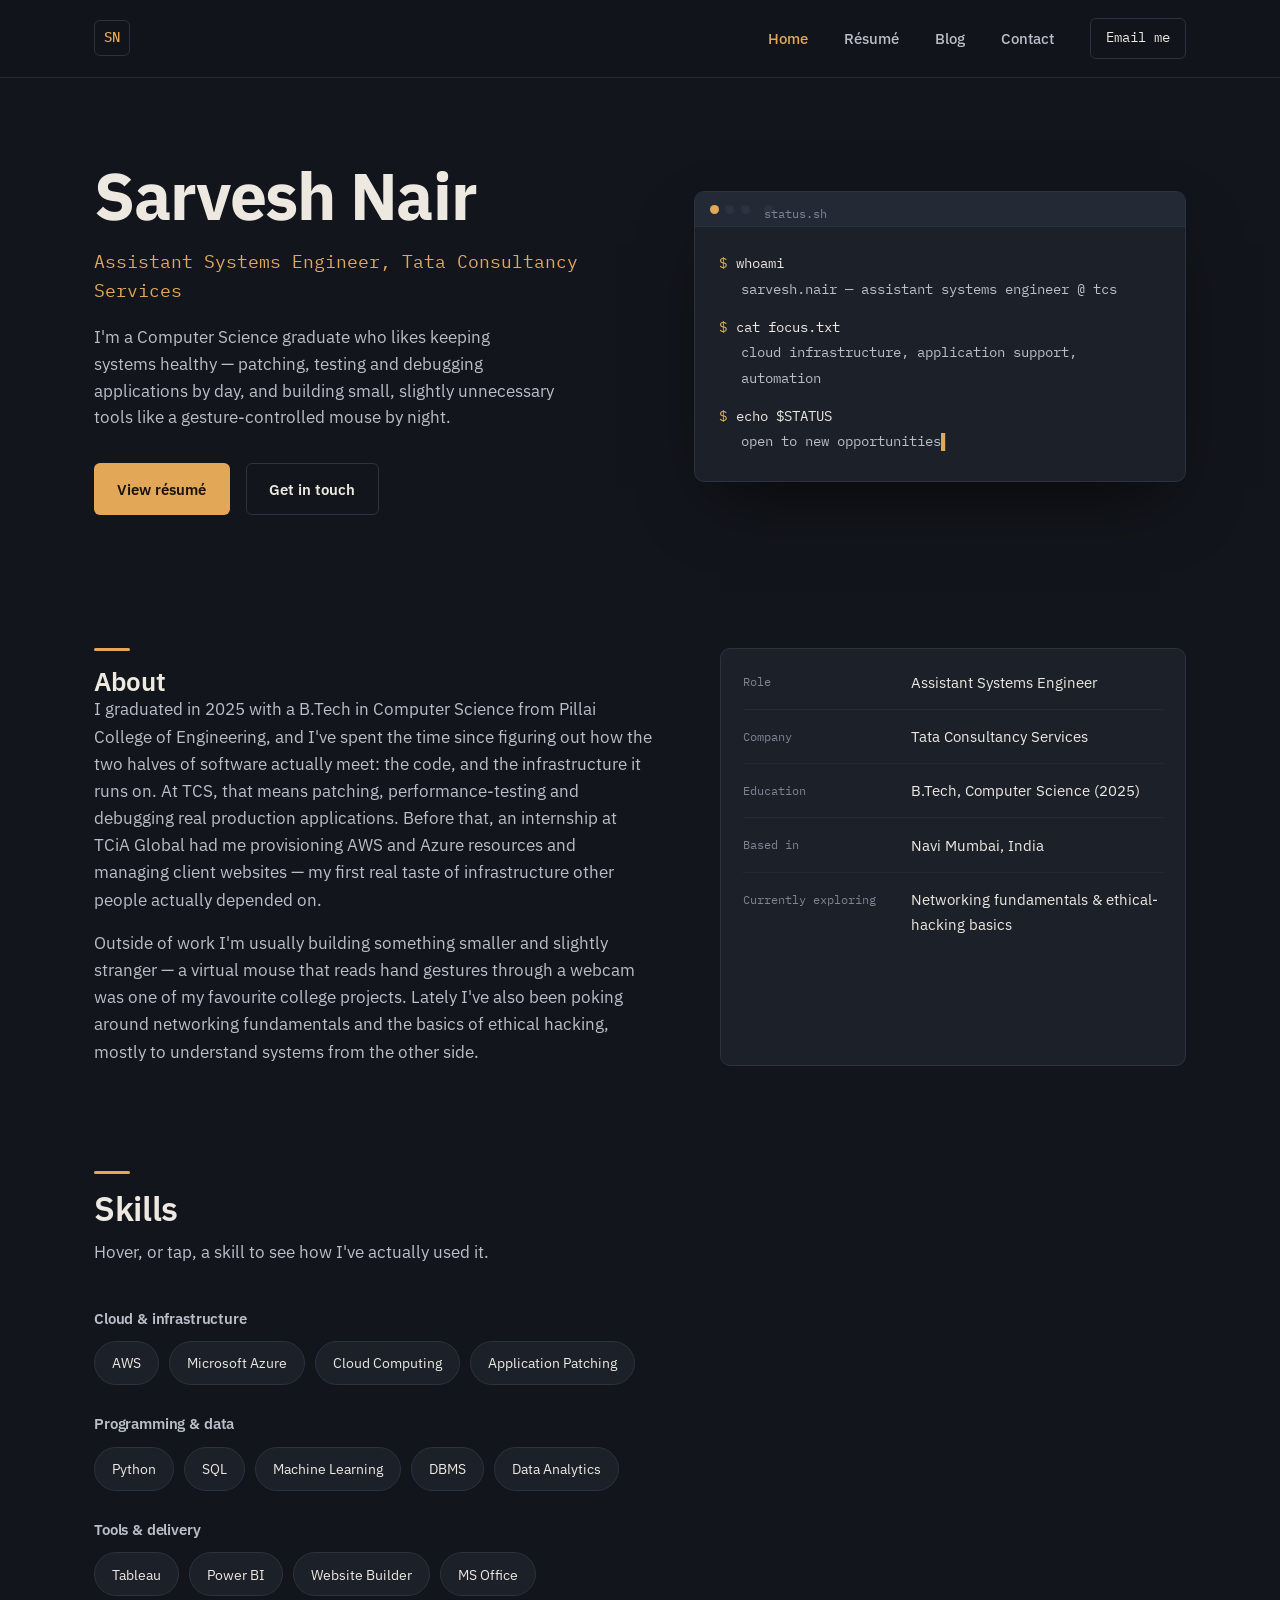
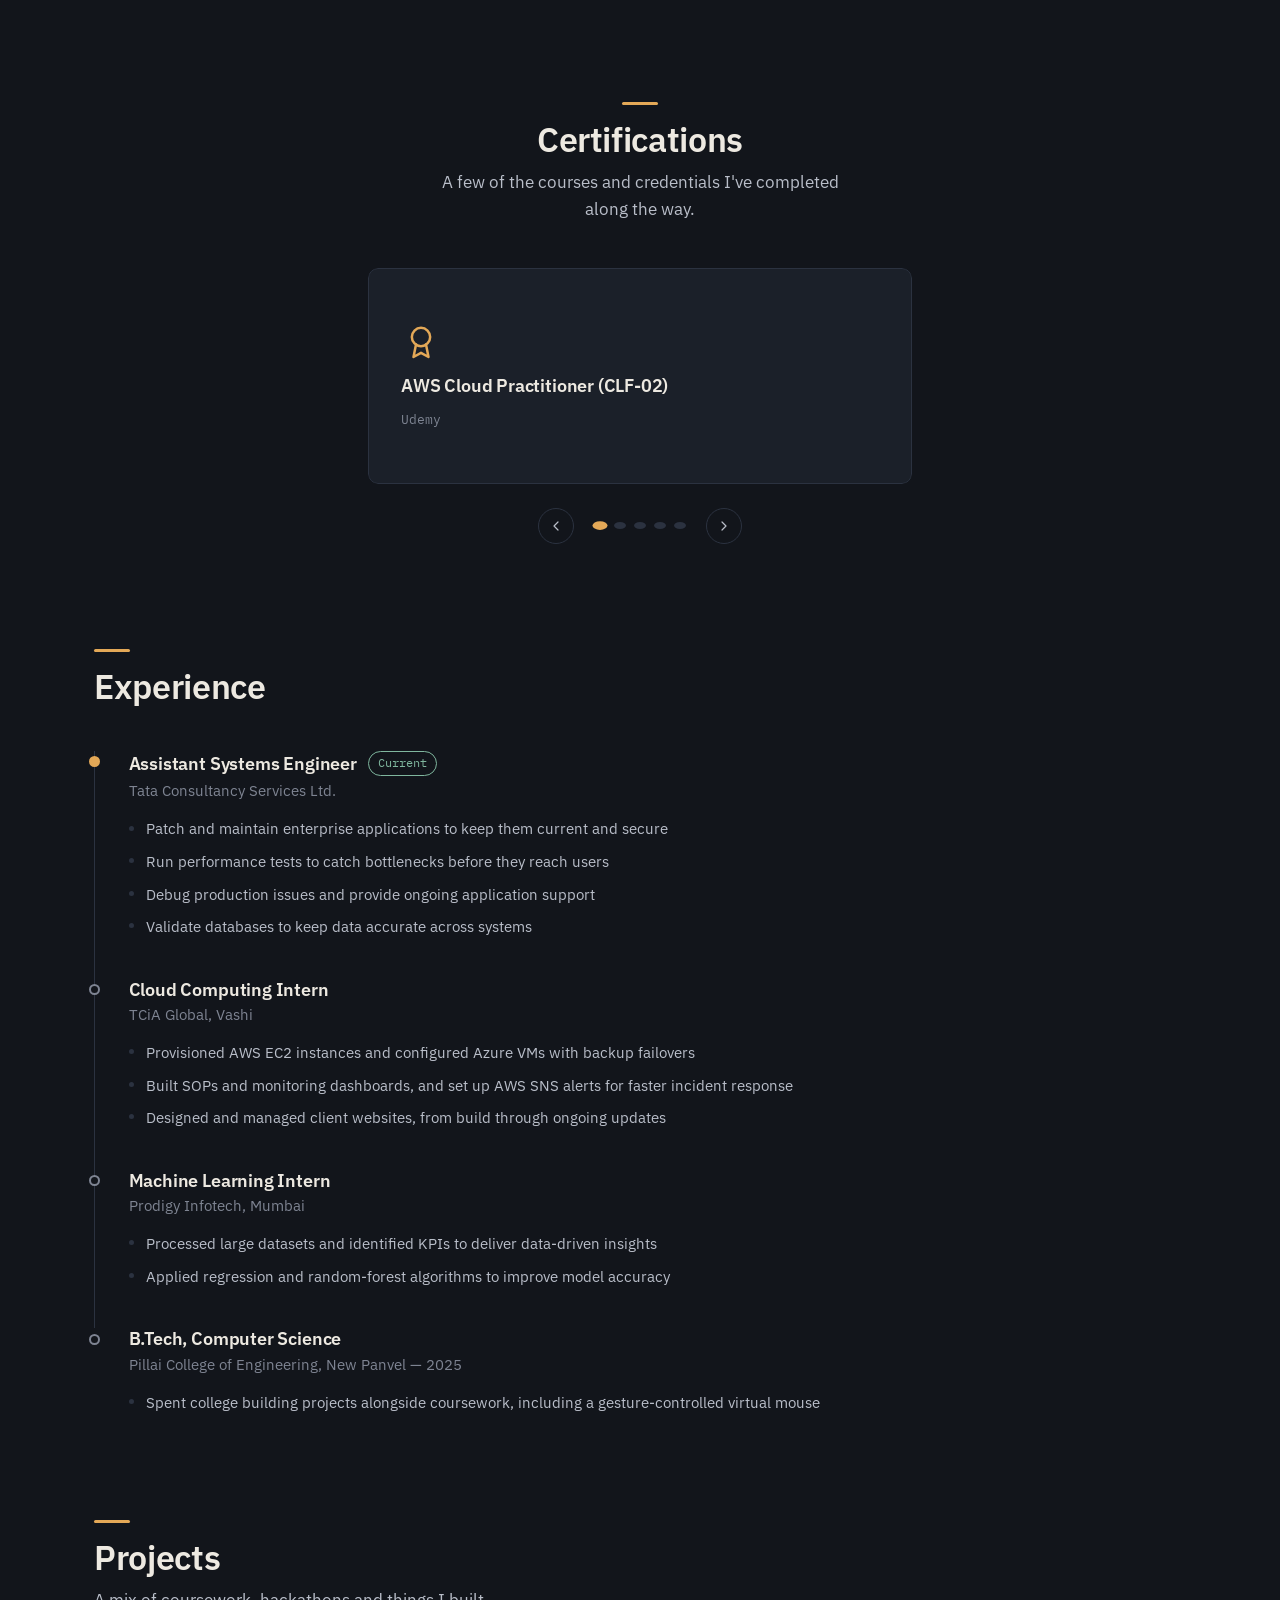
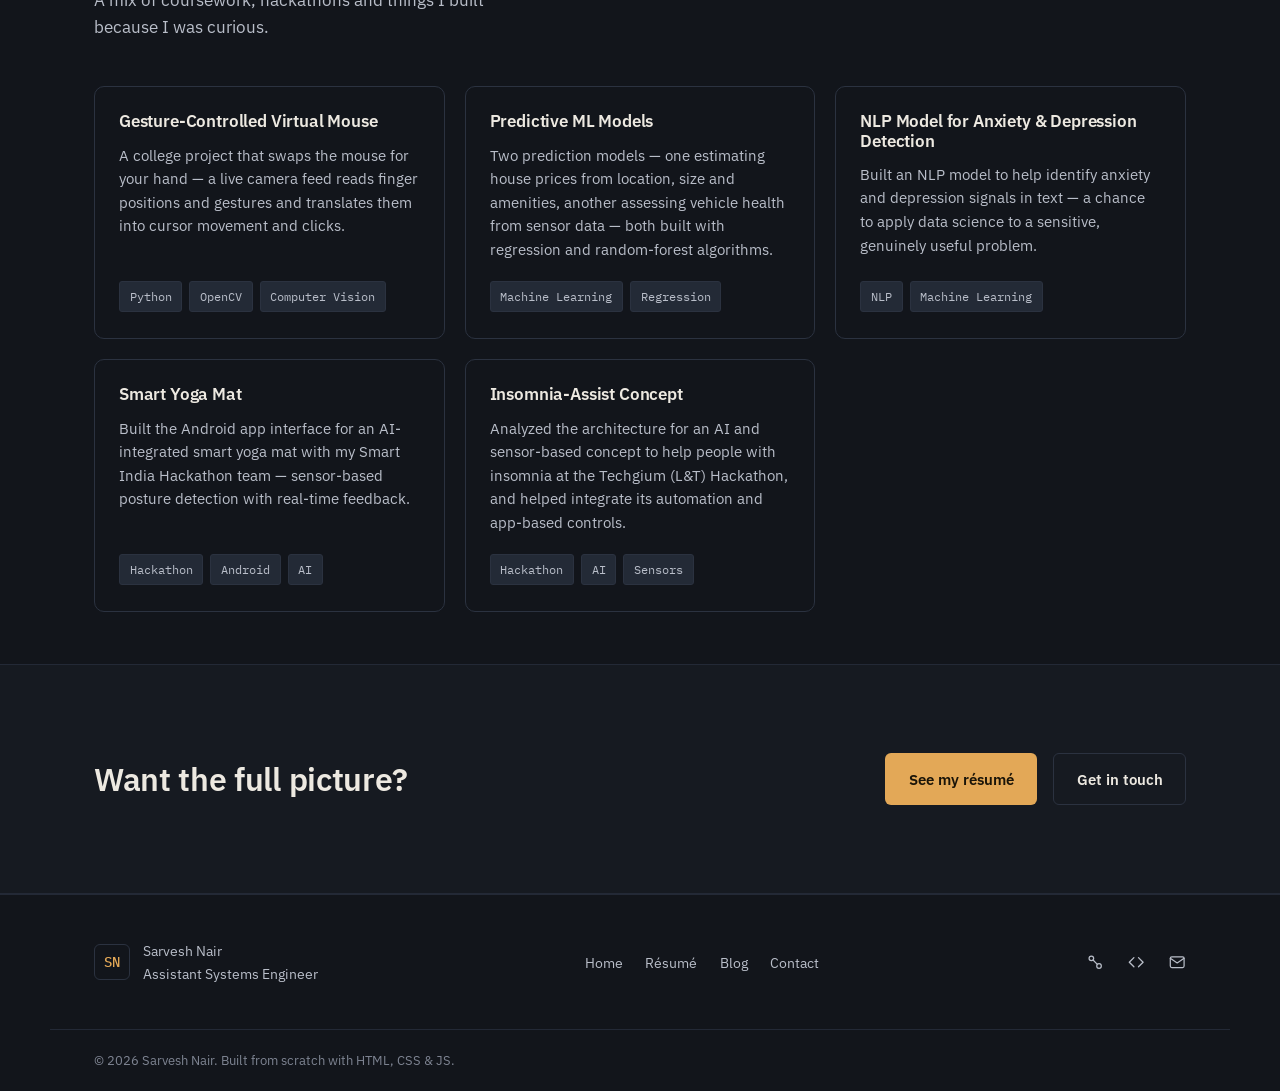
==== index.html @ 55510b9b "Initial commit" ====
<!DOCTYPE html>
<html lang="en">
<head>
<meta charset="UTF-8">
<meta name="viewport" content="width=device-width, initial-scale=1">
<title>Sarvesh Nair — Assistant Systems Engineer</title>
<meta name="description" content="Portfolio of Sarvesh Nair — Assistant Systems Engineer at TCS and B.Tech Computer Science graduate, working across cloud infrastructure, application support and automation.">
<link rel="icon" type="image/svg+xml" href="assets/favicon.svg">
<link rel="icon" type="image/png" href="assets/favicon.png">
<link rel="preconnect" href="https://fonts.googleapis.com">
<link rel="preconnect" href="https://fonts.gstatic.com" crossorigin>
<link href="https://fonts.googleapis.com/css2?family=IBM+Plex+Mono:wght@400;500;600&amp;family=IBM+Plex+Sans:wght@400;500;600;700&amp;display=swap" rel="stylesheet">
<link rel="stylesheet" href="css/style.css">
</head>
<body data-page="home">
<a class="skip-link" href="#main">Skip to content</a>

<header class="site-header">
  <div class="wrap header-inner">
    <a href="index.html" class="logo" aria-label="Sarvesh Nair — Home">
      <span class="logo-mark">SN</span>
    </a>
    <button class="nav-toggle" type="button" aria-expanded="false" aria-controls="primary-nav" aria-label="Toggle menu">
      <span class="nav-toggle-bar"></span>
      <span class="nav-toggle-bar"></span>
      <span class="nav-toggle-bar"></span>
    </button>
    <nav id="primary-nav" class="site-nav" aria-label="Primary">
      <a href="index.html" class="nav-link" data-page="home">Home</a>
      <a href="resume.html" class="nav-link" data-page="resume">Résumé</a>
      <a href="blog.html" class="nav-link" data-page="blog">Blog</a>
      <a href="contact.html" class="nav-link" data-page="contact">Contact</a>
      <a href="mailto:sarveshnair2003@gmail.com" class="nav-cta">Email me</a>
    </nav>
  </div>
</header>

<main id="main">

  <!-- Hero -->
  <section class="hero">
    <div class="wrap hero-grid">
      <div>
        <h1 class="hero-name">Sarvesh Nair</h1>
        <p class="hero-role">Assistant Systems Engineer, Tata Consultancy Services</p>
        <p class="hero-intro">I'm a Computer Science graduate who likes keeping systems healthy — patching, testing and debugging applications by day, and building small, slightly unnecessary tools like a gesture-controlled mouse by night.</p>
        <div class="hero-actions">
          <a href="resume.html" class="btn btn-primary">View résumé</a>
          <a href="contact.html" class="btn btn-outline">Get in touch</a>
        </div>
      </div>

      <div class="console" aria-label="Terminal-style summary">
        <div class="console-bar">
          <span></span><span></span><span></span>
          <span class="console-bar-label">status.sh</span>
        </div>
        <div class="console-body">
          <p class="console-line"><span class="console-prompt">$</span><span class="console-cmd console-type">whoami</span></p>
          <p class="console-out">sarvesh.nair — assistant systems engineer @ tcs</p>
          <p class="console-line"><span class="console-prompt">$</span><span class="console-cmd console-type">cat focus.txt</span></p>
          <p class="console-out">cloud infrastructure, application support, automation</p>
          <p class="console-line"><span class="console-prompt">$</span><span class="console-cmd console-type">echo $STATUS</span></p>
          <p class="console-out">open to new opportunities<span class="console-cursor">▌</span></p>
        </div>
      </div>
    </div>
  </section>

  <!-- About -->
  <section class="section section--tight" id="about">
    <div class="wrap">
      <div class="about-grid">
        <div class="about-copy">
          <div class="rule"></div>
          <h2>About</h2>
          <p>I graduated in 2025 with a B.Tech in Computer Science from Pillai College of Engineering, and I've spent the time since figuring out how the two halves of software actually meet: the code, and the infrastructure it runs on. At TCS, that means patching, performance-testing and debugging real production applications. Before that, an internship at TCiA Global had me provisioning AWS and Azure resources and managing client websites — my first real taste of infrastructure other people actually depended on.</p>
          <p>Outside of work I'm usually building something smaller and slightly stranger — a virtual mouse that reads hand gestures through a webcam was one of my favourite college projects. Lately I've also been poking around networking fundamentals and the basics of ethical hacking, mostly to understand systems from the other side.</p>
        </div>
        <dl class="whoami-panel">
          <div class="whoami-row"><dt>Role</dt><dd>Assistant Systems Engineer</dd></div>
          <div class="whoami-row"><dt>Company</dt><dd>Tata Consultancy Services</dd></div>
          <div class="whoami-row"><dt>Education</dt><dd>B.Tech, Computer Science (2025)</dd></div>
          <div class="whoami-row"><dt>Based in</dt><dd>Navi Mumbai, India</dd></div>
          <div class="whoami-row"><dt>Currently exploring</dt><dd>Networking fundamentals &amp; ethical-hacking basics</dd></div>
        </dl>
      </div>
    </div>
  </section>

  <!-- Skills -->
  <section class="section section--tight" id="skills">
    <div class="wrap">
      <div class="section-head">
        <div class="rule"></div>
        <h2>Skills</h2>
        <p>Hover, or tap, a skill to see how I've actually used it.</p>
      </div>

      <div class="skills-groups">
        <div class="skill-group">
          <h3>Cloud &amp; infrastructure</h3>
          <div class="skill-pills">
            <button type="button" class="skill-pill">AWS<span class="skill-tip" role="tooltip">Provisioned EC2 instances and set up SNS alerts during my cloud internship at TCiA Global.</span></button>
            <button type="button" class="skill-pill">Microsoft Azure<span class="skill-tip" role="tooltip">Managed virtual machines and configured backup failovers for client infrastructure.</span></button>
            <button type="button" class="skill-pill">Cloud Computing<span class="skill-tip" role="tooltip">Comfortable operating across AWS and Azure, from provisioning to cost and usage monitoring.</span></button>
            <button type="button" class="skill-pill">Application Patching<span class="skill-tip" role="tooltip">Part of my day-to-day at TCS — keeping production applications current and secure.</span></button>
          </div>
        </div>

        <div class="skill-group">
          <h3>Programming &amp; data</h3>
          <div class="skill-pills">
            <button type="button" class="skill-pill">Python<span class="skill-tip" role="tooltip">Built a gesture-controlled virtual mouse that reads hand movement from a live camera feed.</span></button>
            <button type="button" class="skill-pill">SQL<span class="skill-tip" role="tooltip">The tool I reach for daily to validate and debug data in my current role.</span></button>
            <button type="button" class="skill-pill">Machine Learning<span class="skill-tip" role="tooltip">From house-price prediction to an NLP model for spotting mental-health signals in text.</span></button>
            <button type="button" class="skill-pill">DBMS<span class="skill-tip" role="tooltip">Solid fundamentals in relational database design, from coursework through production validation.</span></button>
            <button type="button" class="skill-pill">Data Analytics<span class="skill-tip" role="tooltip">Turning raw datasets into the KPIs a team can actually act on.</span></button>
          </div>
        </div>

        <div class="skill-group">
          <h3>Tools &amp; delivery</h3>
          <div class="skill-pills">
            <button type="button" class="skill-pill">Tableau<span class="skill-tip" role="tooltip">One of the tools behind the monitoring dashboards I built during my internship.</span></button>
            <button type="button" class="skill-pill">Power BI<span class="skill-tip" role="tooltip">Paired with Tableau to turn cloud usage data into reports people actually read.</span></button>
            <button type="button" class="skill-pill">Website Builder<span class="skill-tip" role="tooltip">Designed and delivered a client website end to end — requirements through deployment.</span></button>
            <button type="button" class="skill-pill">MS Office<span class="skill-tip" role="tooltip">Docs, sheets and slides — the everyday toolkit behind every report I write.</span></button>
          </div>
        </div>
      </div>
    </div>
  </section>

  <!-- Certifications -->
  <section class="section section--tight" id="certifications">
    <div class="wrap">
      <div class="section-head" style="margin-inline:auto; text-align:center;">
        <div class="rule" style="margin-inline:auto;"></div>
        <h2>Certifications</h2>
        <p style="margin-inline:auto;">A few of the courses and credentials I've completed along the way.</p>
      </div>

      <div class="carousel" data-carousel>
        <div class="carousel-viewport">
          <div class="carousel-track">

            <article class="cert-card">
              <span class="cert-icon">
                <svg viewBox="0 0 24 24" fill="none" stroke="currentColor" stroke-width="1.5" stroke-linecap="round" stroke-linejoin="round"><circle cx="12" cy="9" r="5.5"/><path d="M9 13.5 7.5 21 12 18.5 16.5 21 15 13.5"/></svg>
              </span>
              <h3 class="cert-name">AWS Cloud Practitioner (CLF-02)</h3>
              <p class="cert-issuer">Udemy</p>
            </article>

            <article class="cert-card">
              <span class="cert-icon">
                <svg viewBox="0 0 24 24" fill="none" stroke="currentColor" stroke-width="1.5" stroke-linecap="round" stroke-linejoin="round"><circle cx="12" cy="9" r="5.5"/><path d="M9 13.5 7.5 21 12 18.5 16.5 21 15 13.5"/></svg>
              </span>
              <h3 class="cert-name">Machine Learning Internship</h3>
              <p class="cert-issuer">Certification</p>
            </article>

            <article class="cert-card">
              <span class="cert-icon">
                <svg viewBox="0 0 24 24" fill="none" stroke="currentColor" stroke-width="1.5" stroke-linecap="round" stroke-linejoin="round"><circle cx="12" cy="9" r="5.5"/><path d="M9 13.5 7.5 21 12 18.5 16.5 21 15 13.5"/></svg>
              </span>
              <h3 class="cert-name">Data Science Certification Course</h3>
            </article>

            <article class="cert-card">
              <span class="cert-icon">
                <svg viewBox="0 0 24 24" fill="none" stroke="currentColor" stroke-width="1.5" stroke-linecap="round" stroke-linejoin="round"><circle cx="12" cy="9" r="5.5"/><path d="M9 13.5 7.5 21 12 18.5 16.5 21 15 13.5"/></svg>
              </span>
              <h3 class="cert-name">Programming with Python Course</h3>
            </article>

            <article class="cert-card">
              <span class="cert-icon">
                <svg viewBox="0 0 24 24" fill="none" stroke="currentColor" stroke-width="1.5" stroke-linecap="round" stroke-linejoin="round"><circle cx="12" cy="9" r="5.5"/><path d="M9 13.5 7.5 21 12 18.5 16.5 21 15 13.5"/></svg>
              </span>
              <h3 class="cert-name">Virtual Cloud Computing</h3>
            </article>

          </div>
        </div>
        <div class="carousel-controls">
          <button class="carousel-btn" type="button" data-dir="prev" aria-label="Previous certification">
            <svg viewBox="0 0 24 24" fill="none" stroke="currentColor" stroke-width="1.8" stroke-linecap="round" stroke-linejoin="round"><path d="M15 6l-6 6 6 6"/></svg>
          </button>
          <div class="carousel-dots" role="tablist" aria-label="Certification slides"></div>
          <button class="carousel-btn" type="button" data-dir="next" aria-label="Next certification">
            <svg viewBox="0 0 24 24" fill="none" stroke="currentColor" stroke-width="1.8" stroke-linecap="round" stroke-linejoin="round"><path d="M9 6l6 6-6 6"/></svg>
          </button>
        </div>
      </div>
    </div>
  </section>

  <!-- Experience -->
  <section class="section section--tight" id="experience">
    <div class="wrap">
      <div class="section-head">
        <div class="rule"></div>
        <h2>Experience</h2>
      </div>

      <ol class="timeline">
        <li class="timeline-item">
          <span class="timeline-dot is-current"></span>
          <div class="timeline-content">
            <div class="timeline-head">
              <h3>Assistant Systems Engineer</h3>
              <span class="timeline-tag">Current</span>
            </div>
            <p class="timeline-org">Tata Consultancy Services Ltd.</p>
            <ul class="timeline-list">
              <li>Patch and maintain enterprise applications to keep them current and secure</li>
              <li>Run performance tests to catch bottlenecks before they reach users</li>
              <li>Debug production issues and provide ongoing application support</li>
              <li>Validate databases to keep data accurate across systems</li>
            </ul>
          </div>
        </li>

        <li class="timeline-item">
          <span class="timeline-dot"></span>
          <div class="timeline-content">
            <div class="timeline-head"><h3>Cloud Computing Intern</h3></div>
            <p class="timeline-org">TCiA Global, Vashi</p>
            <ul class="timeline-list">
              <li>Provisioned AWS EC2 instances and configured Azure VMs with backup failovers</li>
              <li>Built SOPs and monitoring dashboards, and set up AWS SNS alerts for faster incident response</li>
              <li>Designed and managed client websites, from build through ongoing updates</li>
            </ul>
          </div>
        </li>

        <li class="timeline-item">
          <span class="timeline-dot"></span>
          <div class="timeline-content">
            <div class="timeline-head"><h3>Machine Learning Intern</h3></div>
            <p class="timeline-org">Prodigy Infotech, Mumbai</p>
            <ul class="timeline-list">
              <li>Processed large datasets and identified KPIs to deliver data-driven insights</li>
              <li>Applied regression and random-forest algorithms to improve model accuracy</li>
            </ul>
          </div>
        </li>

        <li class="timeline-item">
          <span class="timeline-dot"></span>
          <div class="timeline-content">
            <div class="timeline-head"><h3>B.Tech, Computer Science</h3></div>
            <p class="timeline-org">Pillai College of Engineering, New Panvel — 2025</p>
            <ul class="timeline-list">
              <li>Spent college building projects alongside coursework, including a gesture-controlled virtual mouse</li>
            </ul>
          </div>
        </li>
      </ol>
    </div>
  </section>

  <!-- Projects -->
  <section class="section section--tight" id="projects">
    <div class="wrap">
      <div class="section-head">
        <div class="rule"></div>
        <h2>Projects</h2>
        <p>A mix of coursework, hackathons and things I built because I was curious.</p>
      </div>

      <div class="project-grid">
        <article class="project-card">
          <h3>Gesture-Controlled Virtual Mouse</h3>
          <p>A college project that swaps the mouse for your hand — a live camera feed reads finger positions and gestures and translates them into cursor movement and clicks.</p>
          <div class="project-tags"><span class="tag">Python</span><span class="tag">OpenCV</span><span class="tag">Computer Vision</span></div>
        </article>

        <article class="project-card">
          <h3>Predictive ML Models</h3>
          <p>Two prediction models — one estimating house prices from location, size and amenities, another assessing vehicle health from sensor data — both built with regression and random-forest algorithms.</p>
          <div class="project-tags"><span class="tag">Machine Learning</span><span class="tag">Regression</span></div>
        </article>

        <article class="project-card">
          <h3>NLP Model for Anxiety &amp; Depression Detection</h3>
          <p>Built an NLP model to help identify anxiety and depression signals in text — a chance to apply data science to a sensitive, genuinely useful problem.</p>
          <div class="project-tags"><span class="tag">NLP</span><span class="tag">Machine Learning</span></div>
        </article>

        <article class="project-card">
          <h3>Smart Yoga Mat</h3>
          <p>Built the Android app interface for an AI-integrated smart yoga mat with my Smart India Hackathon team — sensor-based posture detection with real-time feedback.</p>
          <div class="project-tags"><span class="tag">Hackathon</span><span class="tag">Android</span><span class="tag">AI</span></div>
        </article>

        <article class="project-card">
          <h3>Insomnia-Assist Concept</h3>
          <p>Analyzed the architecture for an AI and sensor-based concept to help people with insomnia at the Techgium (L&amp;T) Hackathon, and helped integrate its automation and app-based controls.</p>
          <div class="project-tags"><span class="tag">Hackathon</span><span class="tag">AI</span><span class="tag">Sensors</span></div>
        </article>
      </div>
    </div>
  </section>

  <!-- Closing -->
  <section class="closing">
    <div class="wrap closing-inner">
      <h2>Want the full picture?</h2>
      <div class="closing-actions">
        <a href="resume.html" class="btn btn-primary">See my résumé</a>
        <a href="contact.html" class="btn btn-outline">Get in touch</a>
      </div>
    </div>
  </section>

</main>

<footer class="site-footer">
  <div class="wrap footer-inner">
    <div class="footer-brand">
      <span class="logo-mark">SN</span>
      <p>Sarvesh Nair<br>Assistant Systems Engineer</p>
    </div>
    <nav class="footer-links" aria-label="Footer">
      <a href="index.html">Home</a>
      <a href="resume.html">Résumé</a>
      <a href="blog.html">Blog</a>
      <a href="contact.html">Contact</a>
    </nav>
    <div class="footer-social">
      <a href="https://www.linkedin.com/in/sarvesh-nair-679a81236" target="_blank" rel="noopener noreferrer" aria-label="LinkedIn">
        <svg viewBox="0 0 24 24" fill="none" stroke="currentColor" stroke-width="1.6" stroke-linecap="round" stroke-linejoin="round"><circle cx="7" cy="7" r="3"/><circle cx="17" cy="17" r="3"/><path d="M9.5 9.5l5 5"/></svg>
      </a>
      <a href="https://github.com/Sarveshnair22" target="_blank" rel="noopener noreferrer" aria-label="GitHub">
        <svg viewBox="0 0 24 24" fill="none" stroke="currentColor" stroke-width="1.7" stroke-linecap="round" stroke-linejoin="round"><path d="M9 6 3 12l6 6M15 6l6 6-6 6"/></svg>
      </a>
      <a href="mailto:sarveshnair2003@gmail.com" aria-label="Email">
        <svg viewBox="0 0 24 24" fill="none" stroke="currentColor" stroke-width="1.6" stroke-linecap="round" stroke-linejoin="round"><rect x="3" y="5" width="18" height="14" rx="2"/><path d="M3 7l9 6 9-6"/></svg>
      </a>
    </div>
  </div>
  <div class="wrap footer-bottom">
    <p>© <span id="year"></span> Sarvesh Nair. Built from scratch with HTML, CSS &amp; JS.</p>
  </div>
</footer>

<script src="js/script.js"></script>
</body>
</html>
---- css/style.css ----
/* =========================================================================
   Sarvesh Nair — Portfolio
   Design concept: "Ops Console" — grounded in systems/cloud engineering,
   patching, monitoring and debugging. Deep ink background, warm signal-amber
   accent, IBM Plex Sans + IBM Plex Mono. See README.md for the full rationale.
   ========================================================================= */

/* -------------------------------------------------------------------------
   1. Tokens
   ------------------------------------------------------------------------- */
:root {
  /* Color */
  --ink: #12151b;
  --ink-soft: #161a21;
  --panel: #1b2029;
  --panel-2: #232a36;
  --line: #2b3240;
  --line-soft: #232936;
  --paper: #ede9e1;
  --paper-dim: #b9bec9;
  --paper-faint: #7e8492;
  --signal: #e3a857;
  --signal-dim: #c98d3e;
  --signal-ink: #1a1408;
  --ok: #7fb69e;
  --danger: #d97b6c;

  /* Type */
  --font-sans: 'IBM Plex Sans', -apple-system, BlinkMacSystemFont, 'Segoe UI', Roboto, Helvetica, Arial, sans-serif;
  --font-mono: 'IBM Plex Mono', 'SFMono-Regular', Consolas, 'Liberation Mono', Menlo, monospace;

  /* Layout */
  --container: 1180px;
  --container-narrow: 760px;
  --gutter: clamp(1.25rem, 4vw, 2.75rem);
  --section-pad: clamp(3.25rem, 7vw, 5.5rem);
  --radius-sm: 3px;
  --radius-md: 6px;
  --radius-lg: 10px;
  --radius-pill: 999px;

  /* Motion */
  --ease: cubic-bezier(.4, 0, .2, 1);
  --dur-fast: 150ms;
  --dur-med: 280ms;

  color-scheme: dark;
}

/* -------------------------------------------------------------------------
   2. Reset & base
   ------------------------------------------------------------------------- */
*, *::before, *::after { box-sizing: border-box; }
* { margin: 0; }

html {
  -webkit-text-size-adjust: 100%;
  scroll-behavior: smooth;
}

body {
  font-family: var(--font-sans);
  font-size: 1.0625rem;
  line-height: 1.6;
  color: var(--paper);
  background: var(--ink);
  min-height: 100svh;
  display: flex;
  flex-direction: column;
}

img, svg { display: block; max-width: 100%; }
button, input, textarea, select { font: inherit; color: inherit; }
button { background: none; border: none; cursor: pointer; }
a { color: inherit; text-decoration: none; }
ul, ol { list-style: none; padding: 0; }
table { border-collapse: collapse; }

main { flex: 1 0 auto; }

h1, h2, h3, h4 {
  font-family: var(--font-sans);
  font-weight: 600;
  line-height: 1.15;
  letter-spacing: -0.01em;
  color: var(--paper);
}

p { color: var(--paper-dim); }

::selection { background: var(--signal); color: var(--signal-ink); }

/* Focus states — visible everywhere, never suppressed */
:focus-visible {
  outline: 2px solid var(--signal);
  outline-offset: 3px;
  border-radius: var(--radius-sm);
}
a:focus:not(:focus-visible),
button:focus:not(:focus-visible) { outline: none; }

.skip-link {
  position: absolute;
  left: 1rem;
  top: -3rem;
  background: var(--signal);
  color: var(--signal-ink);
  padding: .65rem 1rem;
  border-radius: var(--radius-md);
  font-weight: 600;
  font-size: .9rem;
  transition: top var(--dur-fast) var(--ease);
  z-index: 200;
}
.skip-link:focus { top: 1rem; }

@media (prefers-reduced-motion: reduce) {
  html { scroll-behavior: auto; }
  *, *::before, *::after {
    animation-duration: 0.001ms !important;
    animation-iteration-count: 1 !important;
    transition-duration: 0.001ms !important;
    scroll-behavior: auto !important;
  }
}

/* -------------------------------------------------------------------------
   3. Layout helpers
   ------------------------------------------------------------------------- */
.wrap {
  width: 100%;
  max-width: var(--container);
  margin-inline: auto;
  padding-inline: var(--gutter);
}
.wrap--narrow { max-width: var(--container-narrow); }

.section { padding-block: var(--section-pad); }
.section--tight { padding-block: calc(var(--section-pad) * 0.6); }
.section-head {
  max-width: 46rem;
  margin-bottom: clamp(1.75rem, 4vw, 2.75rem);
}
.section-head h2 { font-size: clamp(1.6rem, 3vw, 2.1rem); }
.section-head p { margin-top: .6rem; max-width: 42ch; }

.rule {
  width: 2.25rem;
  height: 3px;
  background: var(--signal);
  border-radius: var(--radius-pill);
  margin-bottom: 1rem;
}

.visually-hidden {
  position: absolute !important;
  width: 1px; height: 1px;
  padding: 0; margin: -1px;
  overflow: hidden;
  clip: rect(0,0,0,0);
  white-space: nowrap;
  border: 0;
}

/* -------------------------------------------------------------------------
   4. Buttons & tags
   ------------------------------------------------------------------------- */
.btn {
  display: inline-flex;
  align-items: center;
  gap: .5rem;
  padding: .8rem 1.4rem;
  border-radius: var(--radius-md);
  font-weight: 600;
  font-size: .95rem;
  border: 1px solid transparent;
  transition: background var(--dur-fast) var(--ease), border-color var(--dur-fast) var(--ease), color var(--dur-fast) var(--ease), transform var(--dur-fast) var(--ease);
  white-space: nowrap;
}
.btn:active { transform: translateY(1px); }

.btn-primary { background: var(--signal); color: var(--signal-ink); }
.btn-primary:hover { background: #edb872; }

.btn-outline { border-color: var(--line); color: var(--paper); }
.btn-outline:hover { border-color: var(--signal); color: var(--signal); }

.btn-lg { padding: 1rem 1.9rem; font-size: 1.05rem; }

.btn-ghost {
  color: var(--paper-dim);
  padding: .8rem 1rem;
}
.btn-ghost:hover { color: var(--paper); }

.tag {
  display: inline-flex;
  align-items: center;
  font-family: var(--font-mono);
  font-size: .75rem;
  color: var(--paper-dim);
  background: var(--panel-2);
  border: 1px solid var(--line);
  padding: .3rem .6rem;
  border-radius: var(--radius-sm);
}

/* -------------------------------------------------------------------------
   5. Header & nav
   ------------------------------------------------------------------------- */
/* Note: the translucent/blurred backing lives on ::before (below), not
   directly on .site-header. backdrop-filter on an element creates a new
   containing block for any position:fixed descendant (like .site-nav on
   mobile), which would shrink it to the header's own box instead of the
   viewport. Keeping backdrop-filter off .site-header itself avoids that. */
.site-header {
  position: sticky;
  top: 0;
  z-index: 100;
  border-bottom: 1px solid var(--line-soft);
}
.site-header::before {
  content: "";
  position: absolute;
  inset: 0;
  background: rgba(18, 21, 27, 0.88);
  backdrop-filter: blur(10px);
  -webkit-backdrop-filter: blur(10px);
  z-index: -1;
}
.header-inner {
  display: flex;
  align-items: center;
  justify-content: space-between;
  padding-block: 1.1rem;
}

.logo-mark {
  display: inline-flex;
  align-items: center;
  justify-content: center;
  width: 2.25rem;
  height: 2.25rem;
  border: 1px solid var(--line);
  border-radius: var(--radius-md);
  font-family: var(--font-mono);
  font-weight: 500;
  font-size: .85rem;
  color: var(--signal);
  transition: border-color var(--dur-fast) var(--ease);
}
.logo:hover .logo-mark { border-color: var(--signal); }

.nav-toggle {
  display: flex;
  flex-direction: column;
  justify-content: center;
  gap: 5px;
  width: 2.25rem;
  height: 2.25rem;
  z-index: 110;
}
.nav-toggle-bar {
  display: block;
  width: 100%;
  height: 2px;
  background: var(--paper);
  border-radius: 2px;
  transition: transform var(--dur-med) var(--ease), opacity var(--dur-fast) var(--ease);
}
.nav-toggle[aria-expanded="true"] .nav-toggle-bar:nth-child(1) { transform: translateY(7px) rotate(45deg); }
.nav-toggle[aria-expanded="true"] .nav-toggle-bar:nth-child(2) { opacity: 0; }
.nav-toggle[aria-expanded="true"] .nav-toggle-bar:nth-child(3) { transform: translateY(-7px) rotate(-45deg); }

.site-nav {
  position: fixed;
  inset: 0 0 0 30%;
  background: var(--ink-soft);
  border-left: 1px solid var(--line);
  display: flex;
  flex-direction: column;
  justify-content: center;
  gap: 1.75rem;
  padding: 2rem var(--gutter);
  transform: translateX(100%);
  transition: transform var(--dur-med) var(--ease);
}
.site-nav.is-open { transform: translateX(0); }

.nav-link {
  font-size: 1.35rem;
  font-weight: 500;
  color: var(--paper-dim);
  transition: color var(--dur-fast) var(--ease);
  width: fit-content;
}
.nav-link:hover, .nav-link[aria-current="page"] { color: var(--paper); }
.nav-link[aria-current="page"] { color: var(--signal); }

.nav-cta {
  margin-top: .5rem;
  display: inline-flex;
  width: fit-content;
  padding: .7rem 1.2rem;
  border: 1px solid var(--line);
  border-radius: var(--radius-md);
  font-family: var(--font-mono);
  font-size: .85rem;
  color: var(--paper);
}
.nav-cta:hover { border-color: var(--signal); color: var(--signal); }

@media (min-width: 860px) {
  .nav-toggle { display: none; }
  .site-nav {
    position: static;
    inset: auto;
    background: none;
    border: none;
    flex-direction: row;
    align-items: center;
    gap: 2.25rem;
    padding: 0;
    transform: none;
  }
  .nav-link { font-size: .95rem; }
  .nav-cta { margin-top: 0; padding: .55rem .95rem; }
}

/* -------------------------------------------------------------------------
   6. Hero + console panel
   ------------------------------------------------------------------------- */
.hero { padding-block: clamp(2.75rem, 8vw, 5rem); }
.hero-grid {
  display: grid;
  grid-template-columns: 1fr;
  gap: 2.75rem;
  align-items: center;
}
@media (min-width: 900px) {
  .hero-grid { grid-template-columns: 1.05fr .95fr; gap: 3.5rem; }
}

.hero-name {
  font-size: clamp(2.6rem, 6.4vw, 4.1rem);
  font-weight: 700;
  letter-spacing: -0.02em;
}
.hero-role {
  font-family: var(--font-mono);
  color: var(--signal);
  font-size: clamp(1rem, 1.6vw, 1.15rem);
  margin-top: .85rem;
}
.hero-intro {
  margin-top: 1.15rem;
  max-width: 46ch;
  font-size: 1.05rem;
}
.hero-actions {
  display: flex;
  flex-wrap: wrap;
  gap: 1rem;
  margin-top: 2rem;
}

.hero-name, .hero-role, .hero-intro, .hero-actions, .console {
  animation: heroIn .7s var(--ease) both;
}
.hero-role { animation-delay: .08s; }
.hero-intro { animation-delay: .16s; }
.hero-actions { animation-delay: .24s; }
.console { animation-delay: .3s; }
@keyframes heroIn {
  from { opacity: 0; transform: translateY(16px); }
  to { opacity: 1; transform: none; }
}

.console {
  background: var(--panel);
  border: 1px solid var(--line);
  border-radius: var(--radius-lg);
  overflow: hidden;
  box-shadow: 0 30px 70px -25px rgba(0,0,0,.65);
}
.console-bar {
  display: flex;
  align-items: center;
  gap: .4rem;
  padding: .8rem .95rem;
  background: var(--panel-2);
  border-bottom: 1px solid var(--line);
}
.console-bar span {
  width: 9px; height: 9px;
  border-radius: 50%;
  background: var(--line);
}
.console-bar span:first-child { background: var(--signal); }
.console-bar-label {
  margin-left: .5rem;
  font-family: var(--font-mono);
  font-size: .72rem;
  color: var(--paper-faint);
}
.console-body {
  padding: 1.5rem 1.5rem 1.65rem;
  font-family: var(--font-mono);
  font-size: .85rem;
  line-height: 1.85;
}
.console-line { display: block; }
.console-prompt { color: var(--signal); margin-right: .55rem; }
.console-cmd { color: var(--paper); }
.console-out {
  display: block;
  color: var(--paper-dim);
  padding-left: 1.4rem;
  margin-bottom: .85rem;
}
.console-out:last-child { margin-bottom: 0; }
.console-cursor {
  display: inline-block;
  color: var(--signal);
  animation: blink 1.1s steps(1) infinite;
}
@keyframes blink { 50% { opacity: 0; } }

/* -------------------------------------------------------------------------
   7. About / whoami panel
   ------------------------------------------------------------------------- */
.about-grid {
  display: grid;
  grid-template-columns: 1fr;
  gap: 2.5rem;
}
@media (min-width: 860px) {
  .about-grid { grid-template-columns: 1.1fr .9fr; gap: 3.5rem; }
}
.about-copy p { max-width: 56ch; }
.about-copy p + p { margin-top: 1rem; }

.whoami-panel {
  background: var(--panel);
  border: 1px solid var(--line);
  border-radius: var(--radius-lg);
  padding: .4rem 1.4rem;
}
.whoami-row {
  display: grid;
  grid-template-columns: 9.5rem 1fr;
  gap: 1rem;
  padding-block: .9rem;
}
.whoami-row + .whoami-row { border-top: 1px solid var(--line-soft); }
.whoami-row dt {
  font-family: var(--font-mono);
  font-size: .78rem;
  color: var(--paper-faint);
  padding-top: .15rem;
}
.whoami-row dd { color: var(--paper); font-size: .96rem; }

/* -------------------------------------------------------------------------
   8. Skills
   ------------------------------------------------------------------------- */
.skills-groups {
  display: flex;
  flex-direction: column;
  gap: 1.9rem;
}
.skill-group h3 {
  font-size: .95rem;
  font-weight: 600;
  color: var(--paper-dim);
  margin-bottom: .85rem;
}
.skill-pills {
  display: flex;
  flex-wrap: wrap;
  gap: .65rem;
}

.skill-pill {
  position: relative;
  padding: .6rem 1.05rem;
  border: 1px solid var(--line);
  border-radius: var(--radius-pill);
  font-size: .9rem;
  color: var(--paper);
  background: var(--panel);
  transition: border-color var(--dur-fast) var(--ease), color var(--dur-fast) var(--ease);
}
.skill-pill:hover, .skill-pill.is-open { border-color: var(--signal); color: var(--signal); }

.skill-tip {
  position: absolute;
  left: 50%;
  bottom: calc(100% + 10px);
  transform: translate(-50%, 6px);
  width: max-content;
  max-width: 15.5rem;
  background: var(--panel-2);
  border: 1px solid var(--line);
  border-radius: var(--radius-md);
  padding: .65rem .85rem;
  font-size: .82rem;
  line-height: 1.5;
  color: var(--paper-dim);
  text-align: left;
  box-shadow: 0 14px 34px -14px rgba(0,0,0,.6);
  opacity: 0;
  pointer-events: none;
  transition: opacity var(--dur-fast) var(--ease), transform var(--dur-fast) var(--ease);
  z-index: 20;
}
.skill-tip::after {
  content: "";
  position: absolute;
  top: 100%;
  left: 50%;
  transform: translateX(-50%);
  border: 6px solid transparent;
  border-top-color: var(--panel-2);
}
.skill-pill:hover .skill-tip,
.skill-pill:focus-visible .skill-tip,
.skill-pill.is-open .skill-tip {
  opacity: 1;
  transform: translate(-50%, 0);
  pointer-events: auto;
}

/* -------------------------------------------------------------------------
   9. Certification carousel
   ------------------------------------------------------------------------- */
.carousel {
  max-width: 34rem;
  margin-inline: auto;
}
.carousel-viewport {
  overflow: hidden;
  border-radius: var(--radius-lg);
}
.carousel-track {
  display: flex;
  transition: transform var(--dur-med) var(--ease);
}
.cert-card {
  flex: 0 0 100%;
  min-height: 13.5rem;
  display: flex;
  flex-direction: column;
  align-items: flex-start;
  justify-content: center;
  gap: .8rem;
  background: var(--panel);
  border: 1px solid var(--line);
  border-radius: var(--radius-lg);
  padding: 2.25rem 2rem;
  text-align: left;
}
.cert-icon {
  width: 2.5rem;
  height: 2.5rem;
  color: var(--signal);
}
.cert-name { font-size: 1.15rem; font-weight: 600; }
.cert-issuer {
  font-family: var(--font-mono);
  font-size: .82rem;
  color: var(--paper-faint);
}

.carousel-controls {
  display: flex;
  align-items: center;
  justify-content: center;
  gap: 1.25rem;
  margin-top: 1.5rem;
}
.carousel-btn {
  display: inline-flex;
  align-items: center;
  justify-content: center;
  width: 2.25rem;
  height: 2.25rem;
  border: 1px solid var(--line);
  border-radius: 50%;
  color: var(--paper-dim);
  transition: border-color var(--dur-fast) var(--ease), color var(--dur-fast) var(--ease);
}
.carousel-btn:hover { border-color: var(--signal); color: var(--signal); }
.carousel-btn svg { width: 1rem; height: 1rem; }

.carousel-dots { display: flex; gap: .5rem; }
.carousel-dot {
  width: 7px; height: 7px;
  border-radius: 50%;
  background: var(--line);
  transition: background var(--dur-fast) var(--ease), transform var(--dur-fast) var(--ease);
}
.carousel-dot[aria-current="true"] { background: var(--signal); transform: scale(1.25); }

/* -------------------------------------------------------------------------
   10. Experience timeline
   ------------------------------------------------------------------------- */
.timeline { max-width: 46rem; }
.timeline-item {
  position: relative;
  padding-left: 2.1rem;
  padding-bottom: 2.5rem;
  border-left: 1px solid var(--line);
}
.timeline-item:last-child { padding-bottom: 0; border-left-color: transparent; }
.timeline-dot {
  position: absolute;
  left: -6px;
  top: .35rem;
  width: 11px; height: 11px;
  border-radius: 50%;
  background: var(--ink);
  border: 2px solid var(--paper-faint);
}
.timeline-dot.is-current { border-color: var(--signal); background: var(--signal); }

.timeline-head {
  display: flex;
  flex-wrap: wrap;
  align-items: center;
  gap: .7rem;
}
.timeline-head h3 { font-size: 1.15rem; }
.timeline-tag {
  font-family: var(--font-mono);
  font-size: .72rem;
  color: var(--ok);
  border: 1px solid var(--ok);
  border-radius: var(--radius-pill);
  padding: .15rem .55rem;
}
.timeline-org {
  font-size: .92rem;
  color: var(--paper-faint);
  margin-top: .2rem;
}
.timeline-list { margin-top: .85rem; display: flex; flex-direction: column; gap: .5rem; }
.timeline-list li {
  position: relative;
  padding-left: 1.1rem;
  font-size: .96rem;
  color: var(--paper-dim);
}
.timeline-list li::before {
  content: "";
  position: absolute;
  left: 0; top: .6em;
  width: 5px; height: 5px;
  border-radius: 50%;
  background: var(--line);
}

/* -------------------------------------------------------------------------
   11. Projects
   ------------------------------------------------------------------------- */
.project-grid {
  display: grid;
  grid-template-columns: 1fr;
  gap: 1.25rem;
}
@media (min-width: 640px) { .project-grid { grid-template-columns: 1fr 1fr; } }
@media (min-width: 1040px) { .project-grid { grid-template-columns: repeat(3, 1fr); } }

.project-card {
  border: 1px solid var(--line);
  border-radius: var(--radius-lg);
  padding: 1.6rem 1.5rem;
  display: flex;
  flex-direction: column;
  gap: .75rem;
  transition: border-color var(--dur-fast) var(--ease);
}
.project-card:hover { border-color: var(--signal); }
.project-card h3 { font-size: 1.05rem; }
.project-card p { font-size: .92rem; }
.project-tags { display: flex; flex-wrap: wrap; gap: .45rem; margin-top: auto; padding-top: .5rem; }

/* -------------------------------------------------------------------------
   12. Closing band
   ------------------------------------------------------------------------- */
.closing {
  border-top: 1px solid var(--line-soft);
  border-bottom: 1px solid var(--line-soft);
  background: var(--ink-soft);
}
.closing-inner {
  display: flex;
  flex-wrap: wrap;
  align-items: center;
  justify-content: space-between;
  gap: 1.5rem;
  padding-block: var(--section-pad);
}
.closing h2 { font-size: clamp(1.5rem, 3vw, 2rem); max-width: 22ch; }
.closing-actions { display: flex; gap: 1rem; flex-wrap: wrap; }

/* -------------------------------------------------------------------------
   13. Footer
   ------------------------------------------------------------------------- */
.site-footer { border-top: 1px solid var(--line-soft); }
.footer-inner {
  display: flex;
  flex-wrap: wrap;
  gap: 2rem;
  justify-content: space-between;
  padding-block: 2.75rem;
}
.footer-brand { display: flex; align-items: center; gap: .8rem; }
.footer-brand p { color: var(--paper-dim); font-size: .9rem; }
.footer-links, .footer-social { display: flex; gap: 1.4rem; align-items: center; flex-wrap: wrap; }
.footer-links a { color: var(--paper-dim); font-size: .9rem; }
.footer-links a:hover { color: var(--signal); }
.footer-social a { color: var(--paper-dim); }
.footer-social a:hover { color: var(--signal); }
.footer-social svg { width: 1.15rem; height: 1.15rem; }
.footer-bottom {
  border-top: 1px solid var(--line-soft);
  padding-block: 1.25rem;
}
.footer-bottom p { font-size: .82rem; color: var(--paper-faint); }

/* -------------------------------------------------------------------------
   14. Page header (resume / blog / contact)
   ------------------------------------------------------------------------- */
.page-head { padding-block: clamp(2.5rem, 6vw, 3.75rem) clamp(1.5rem, 4vw, 2.25rem); }
.page-head h1 { font-size: clamp(2.1rem, 4.6vw, 2.9rem); letter-spacing: -0.01em; }
.page-head p { margin-top: .75rem; max-width: 48ch; font-size: 1.02rem; }
.page-head-actions { display: flex; flex-wrap: wrap; gap: 1rem; align-items: center; margin-top: 1.5rem; }
.page-head-meta { font-family: var(--font-mono); font-size: .8rem; color: var(--paper-faint); }

/* -------------------------------------------------------------------------
   15. Résumé page
   ------------------------------------------------------------------------- */
.resume-doc {
  border: 1px solid var(--line);
  border-radius: var(--radius-lg);
  padding: clamp(1.75rem, 5vw, 3rem);
}
.resume-contact {
  display: flex;
  flex-wrap: wrap;
  gap: .9rem 1.6rem;
  font-size: .92rem;
  color: var(--paper-dim);
  padding-bottom: 1.75rem;
  margin-bottom: 1.75rem;
  border-bottom: 1px solid var(--line-soft);
}
.resume-contact a:hover { color: var(--signal); }

.resume-doc > * + * { margin-top: 2.25rem; }
.resume-section h2 {
  font-family: var(--font-mono);
  font-size: .85rem;
  letter-spacing: .04em;
  color: var(--signal);
  margin-bottom: 1.1rem;
}

.resume-entry + .resume-entry { margin-top: 1.4rem; }
.resume-entry-head {
  display: flex;
  flex-wrap: wrap;
  justify-content: space-between;
  gap: .5rem;
  align-items: baseline;
}
.resume-entry-head h3 { font-size: 1.02rem; }
.resume-entry-org { font-size: .88rem; color: var(--paper-faint); }
.resume-entry ul { margin-top: .6rem; display: flex; flex-direction: column; gap: .4rem; }
.resume-entry li {
  position: relative;
  padding-left: 1.05rem;
  font-size: .93rem;
  color: var(--paper-dim);
}
.resume-entry li::before {
  content: "";
  position: absolute; left: 0; top: .58em;
  width: 4px; height: 4px; border-radius: 50%;
  background: var(--line);
}

.resume-grid-2 { display: grid; grid-template-columns: 1fr; gap: 2.25rem; }
@media (min-width: 720px) { .resume-grid-2 { grid-template-columns: 1fr 1fr; } }

.resume-skill-list { display: flex; flex-wrap: wrap; gap: .5rem; }
.resume-skill-list .tag { font-family: var(--font-sans); font-size: .82rem; }

.resume-note {
  margin-top: 1.5rem;
  font-size: .85rem;
  color: var(--paper-faint);
  font-style: italic;
}

/* -------------------------------------------------------------------------
   16. Blog
   ------------------------------------------------------------------------- */
.blog-list { display: flex; flex-direction: column; gap: 1.1rem; max-width: var(--container-narrow); }
.blog-post {
  border: 1px solid var(--line);
  border-radius: var(--radius-lg);
  overflow: hidden;
}
.blog-toggle {
  width: 100%;
  text-align: left;
  padding: 1.5rem 1.6rem;
  display: flex;
  align-items: flex-start;
  justify-content: space-between;
  gap: 1.25rem;
}
.blog-toggle-text h2 { font-size: 1.15rem; }
.blog-meta {
  display: block;
  font-family: var(--font-mono);
  font-size: .76rem;
  color: var(--paper-faint);
  margin-bottom: .5rem;
}
.blog-excerpt { margin-top: .55rem; font-size: .93rem; max-width: 58ch; }
.blog-chevron {
  flex-shrink: 0;
  width: 1.3rem; height: 1.3rem;
  color: var(--paper-faint);
  margin-top: .25rem;
  transition: transform var(--dur-med) var(--ease), color var(--dur-fast) var(--ease);
}
.blog-toggle:hover .blog-chevron { color: var(--signal); }
.blog-toggle[aria-expanded="true"] .blog-chevron { transform: rotate(180deg); color: var(--signal); }

.blog-body {
  padding: 0 1.6rem 1.9rem;
  border-top: 1px solid var(--line-soft);
}
.blog-body[hidden] { display: none; }
.blog-body-inner {
  padding-top: 1.4rem;
  max-width: 62ch;
  animation: blogReveal .35s var(--ease) both;
}
.blog-body-inner p { font-size: .97rem; }
.blog-body-inner p + p { margin-top: .95rem; }
@keyframes blogReveal {
  from { opacity: 0; transform: translateY(-6px); }
  to { opacity: 1; transform: none; }
}

/* -------------------------------------------------------------------------
   17. Contact
   ------------------------------------------------------------------------- */
.contact-card {
  border: 1px solid var(--line);
  border-radius: var(--radius-lg);
  padding: clamp(2rem, 5vw, 3rem);
  max-width: 40rem;
}
.contact-email-row {
  display: flex;
  flex-wrap: wrap;
  align-items: center;
  gap: .9rem;
  margin-top: 1.6rem;
}
.contact-email-text {
  font-family: var(--font-mono);
  font-size: .95rem;
  color: var(--paper);
  word-break: break-all;
}
.copy-btn {
  display: inline-flex;
  align-items: center;
  gap: .4rem;
  font-size: .82rem;
  color: var(--paper-faint);
  border: 1px solid var(--line);
  border-radius: var(--radius-md);
  padding: .4rem .7rem;
}
.copy-btn:hover { color: var(--signal); border-color: var(--signal); }
.copy-btn svg { width: .9rem; height: .9rem; }

.contact-secondary {
  margin-top: 2.25rem;
  padding-top: 2rem;
  border-top: 1px solid var(--line-soft);
  display: flex;
  flex-direction: column;
  gap: .95rem;
}
.contact-secondary-row {
  display: flex;
  align-items: center;
  gap: .85rem;
  font-size: .95rem;
  color: var(--paper-dim);
}
.contact-secondary-row svg { width: 1.1rem; height: 1.1rem; color: var(--paper-faint); flex-shrink: 0; }
.contact-secondary-row a:hover { color: var(--signal); }

/* -------------------------------------------------------------------------
   18. Print (résumé page)
   ------------------------------------------------------------------------- */
@media print {
  .site-header, .site-footer, .page-head-actions, .skip-link { display: none; }
  body { background: #fff; color: #111; }
  .resume-doc { border: none; padding: 0; }
  .resume-section h2 { color: #111; }
  p, .resume-entry li, .resume-contact, .resume-entry-org { color: #333; }
  a { color: #111; text-decoration: underline; }
}
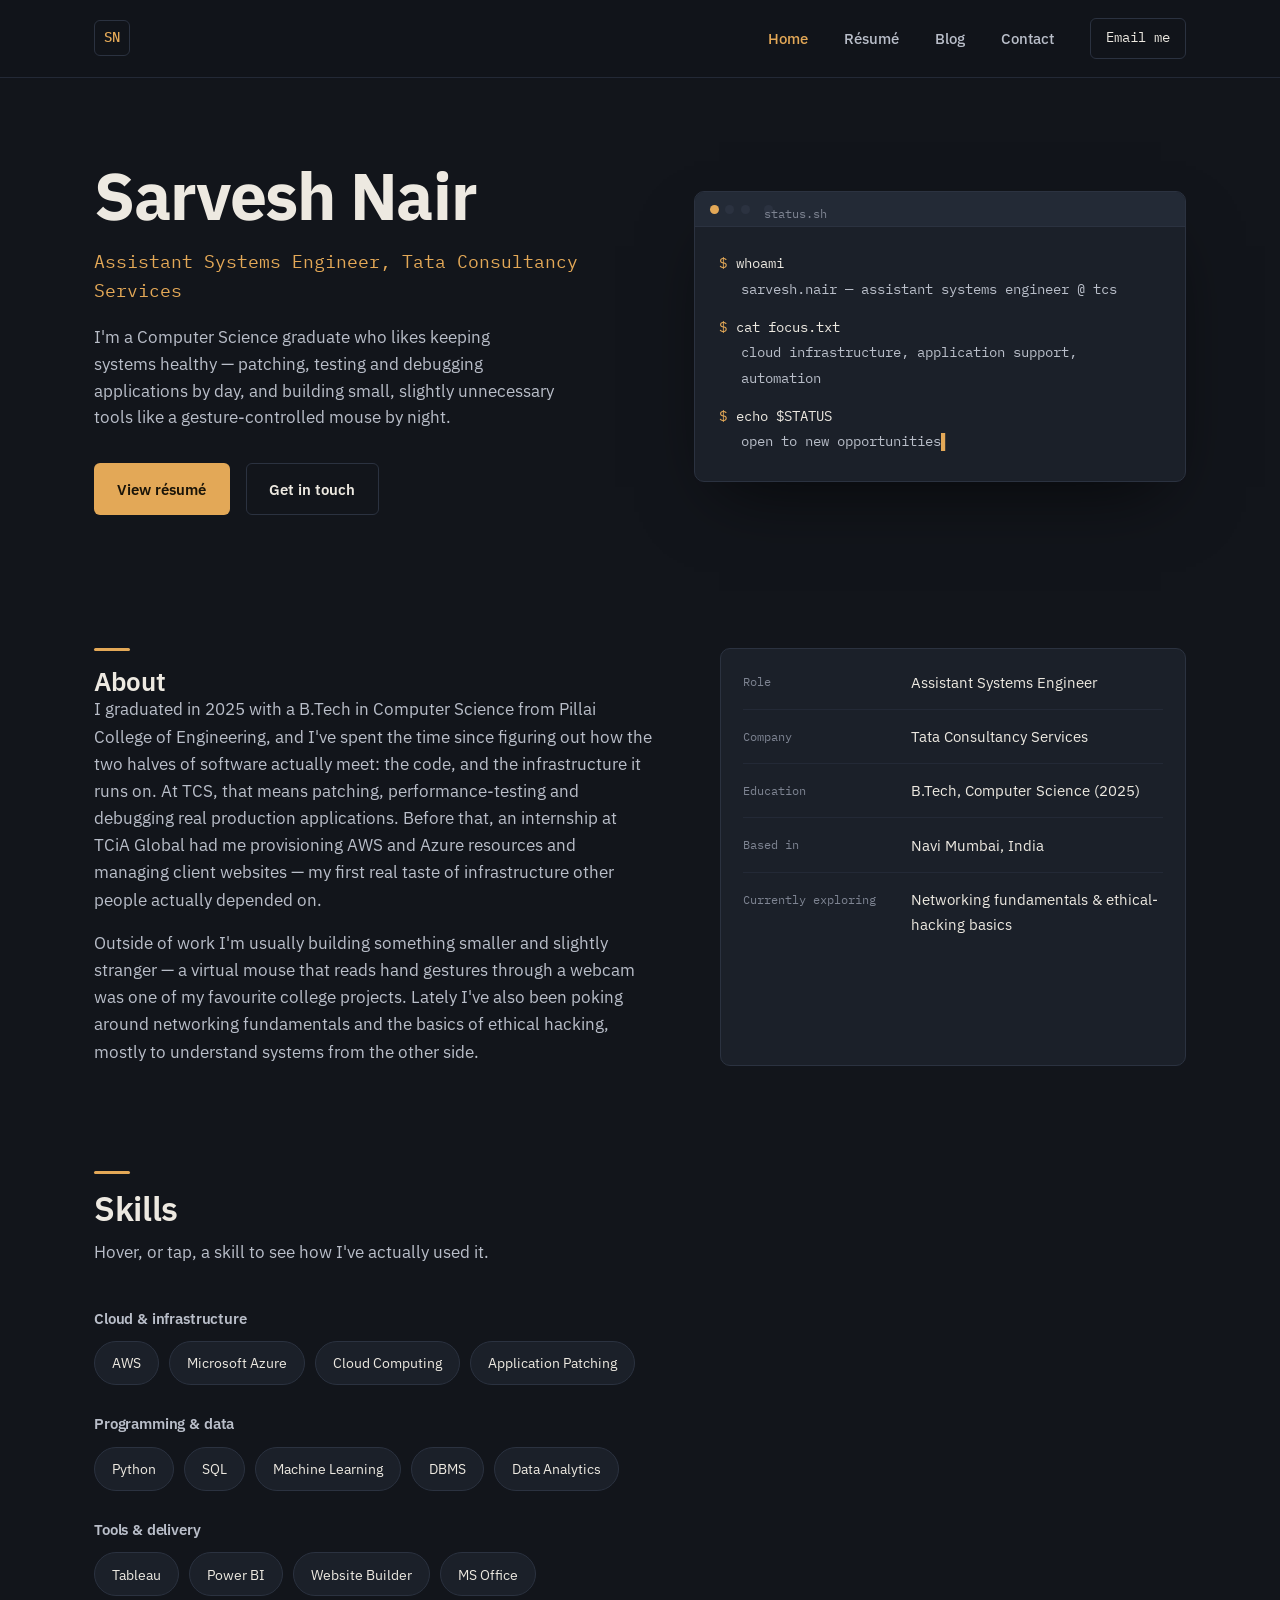
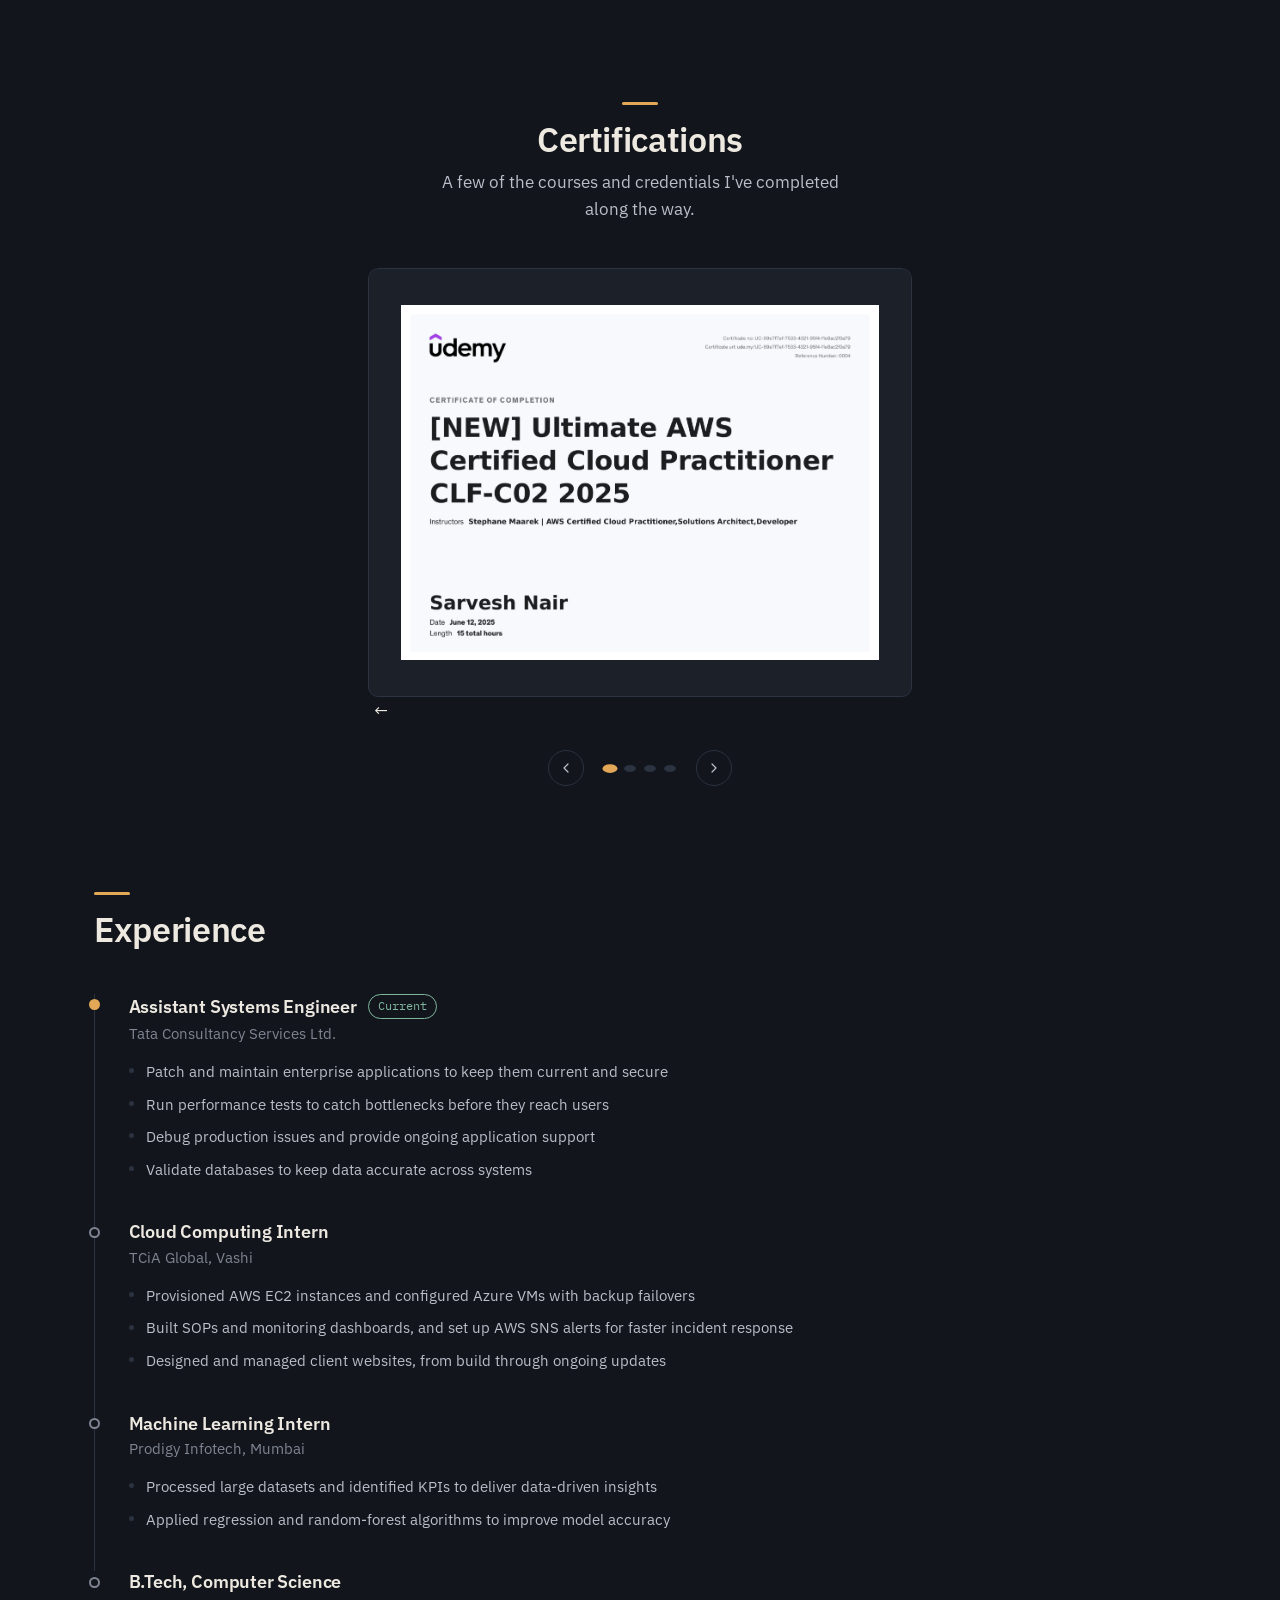
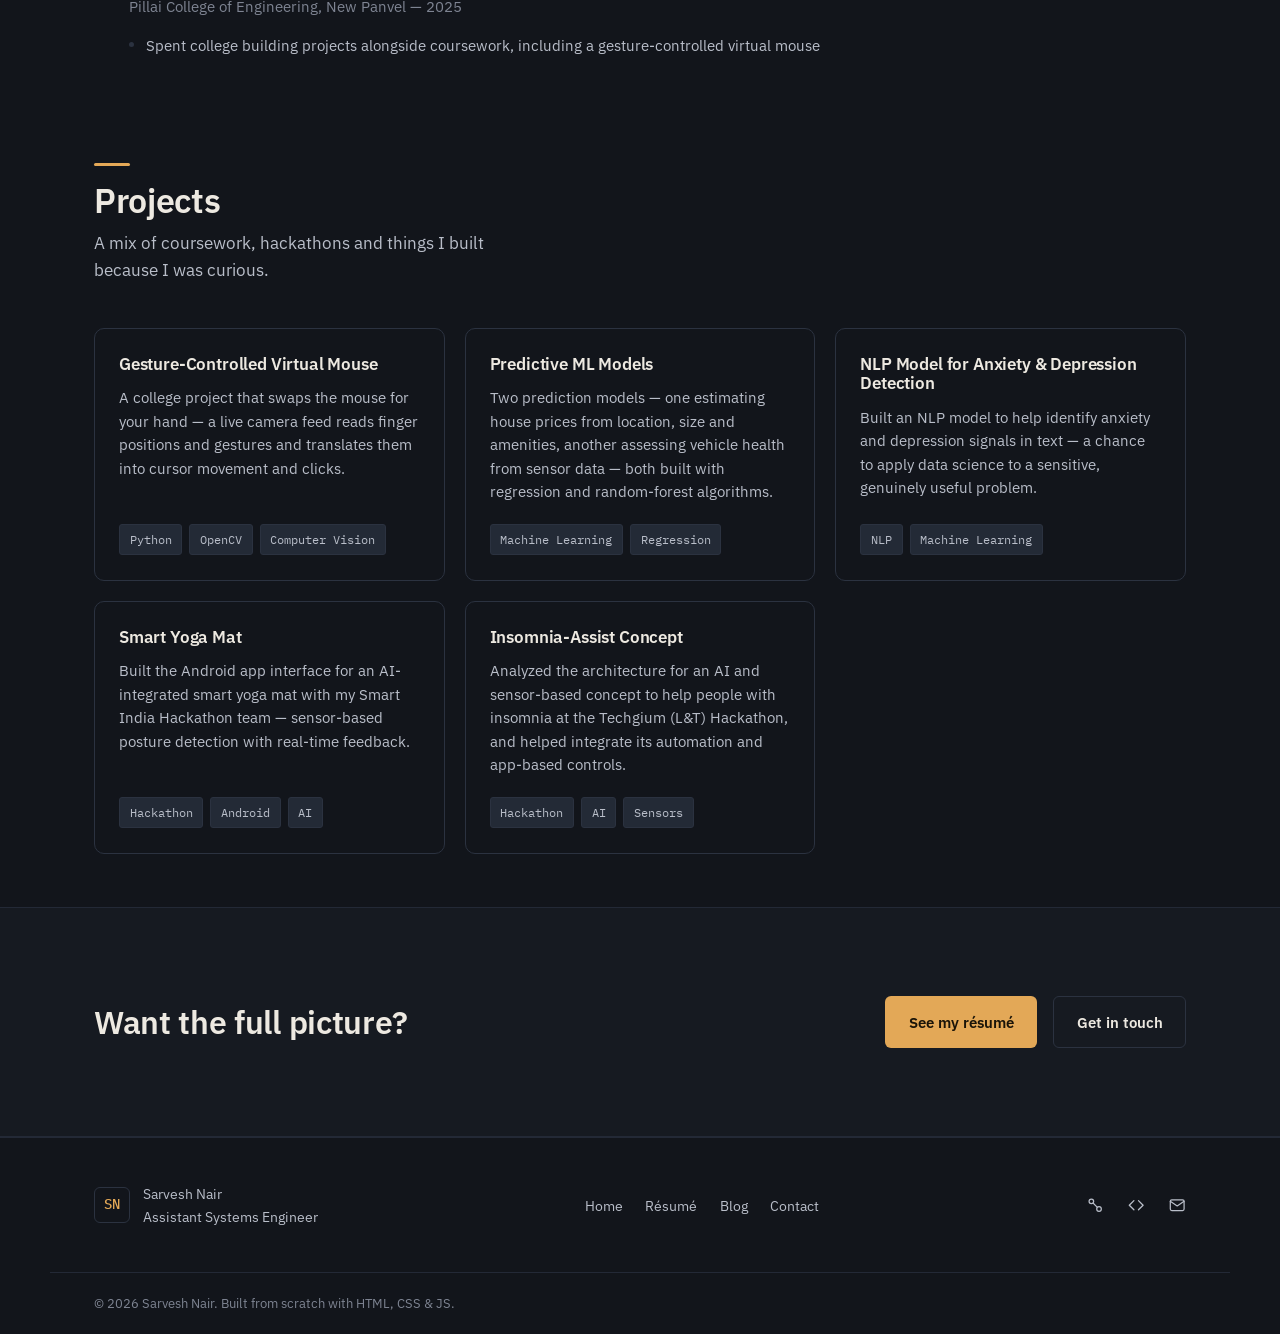
==== commit be1d755a: "First Draft" ====
--- a/index.html
+++ b/index.html
@@ -133,69 +133,77 @@
   </section>
 
   <!-- Certifications -->
-  <section class="section section--tight" id="certifications">
-    <div class="wrap">
-      <div class="section-head" style="margin-inline:auto; text-align:center;">
-        <div class="rule" style="margin-inline:auto;"></div>
-        <h2>Certifications</h2>
-        <p style="margin-inline:auto;">A few of the courses and credentials I've completed along the way.</p>
-      </div>
-
-      <div class="carousel" data-carousel>
-        <div class="carousel-viewport">
-          <div class="carousel-track">
-
-            <article class="cert-card">
-              <span class="cert-icon">
-                <svg viewBox="0 0 24 24" fill="none" stroke="currentColor" stroke-width="1.5" stroke-linecap="round" stroke-linejoin="round"><circle cx="12" cy="9" r="5.5"/><path d="M9 13.5 7.5 21 12 18.5 16.5 21 15 13.5"/></svg>
-              </span>
-              <h3 class="cert-name">AWS Cloud Practitioner (CLF-02)</h3>
-              <p class="cert-issuer">Udemy</p>
-            </article>
-
-            <article class="cert-card">
-              <span class="cert-icon">
-                <svg viewBox="0 0 24 24" fill="none" stroke="currentColor" stroke-width="1.5" stroke-linecap="round" stroke-linejoin="round"><circle cx="12" cy="9" r="5.5"/><path d="M9 13.5 7.5 21 12 18.5 16.5 21 15 13.5"/></svg>
-              </span>
-              <h3 class="cert-name">Machine Learning Internship</h3>
-              <p class="cert-issuer">Certification</p>
-            </article>
-
-            <article class="cert-card">
-              <span class="cert-icon">
-                <svg viewBox="0 0 24 24" fill="none" stroke="currentColor" stroke-width="1.5" stroke-linecap="round" stroke-linejoin="round"><circle cx="12" cy="9" r="5.5"/><path d="M9 13.5 7.5 21 12 18.5 16.5 21 15 13.5"/></svg>
-              </span>
-              <h3 class="cert-name">Data Science Certification Course</h3>
-            </article>
-
-            <article class="cert-card">
-              <span class="cert-icon">
-                <svg viewBox="0 0 24 24" fill="none" stroke="currentColor" stroke-width="1.5" stroke-linecap="round" stroke-linejoin="round"><circle cx="12" cy="9" r="5.5"/><path d="M9 13.5 7.5 21 12 18.5 16.5 21 15 13.5"/></svg>
-              </span>
-              <h3 class="cert-name">Programming with Python Course</h3>
-            </article>
-
-            <article class="cert-card">
-              <span class="cert-icon">
-                <svg viewBox="0 0 24 24" fill="none" stroke="currentColor" stroke-width="1.5" stroke-linecap="round" stroke-linejoin="round"><circle cx="12" cy="9" r="5.5"/><path d="M9 13.5 7.5 21 12 18.5 16.5 21 15 13.5"/></svg>
-              </span>
-              <h3 class="cert-name">Virtual Cloud Computing</h3>
-            </article>
-
-          </div>
-        </div>
-        <div class="carousel-controls">
-          <button class="carousel-btn" type="button" data-dir="prev" aria-label="Previous certification">
-            <svg viewBox="0 0 24 24" fill="none" stroke="currentColor" stroke-width="1.8" stroke-linecap="round" stroke-linejoin="round"><path d="M15 6l-6 6 6 6"/></svg>
-          </button>
-          <div class="carousel-dots" role="tablist" aria-label="Certification slides"></div>
-          <button class="carousel-btn" type="button" data-dir="next" aria-label="Next certification">
-            <svg viewBox="0 0 24 24" fill="none" stroke="currentColor" stroke-width="1.8" stroke-linecap="round" stroke-linejoin="round"><path d="M9 6l6 6-6 6"/></svg>
-          </button>
-        </div>
-      </div>
-    </div>
-  </section>
+<section class="section section--tight" id="certifications">
+  <div class="wrap">
+    <div class="section-head" style="margin-inline:auto; text-align:center;">
+      <div class="rule" style="margin-inline:auto;"></div>
+      <h2>Certifications</h2>
+      <p style="margin-inline:auto;">A few of the courses and credentials I've completed along the way.</p>
+    </div>
+
+    <div class="carousel" data-carousel>
+
+      <div class="carousel-viewport">
+
+        <div class="carousel-track">
+          <!-- Certificate cards will be added automatically by JavaScript -->
+        </div>
+
+        <div class="certificate-controls">
+          <button id="prevCert" aria-label="Previous certificate">←</button>
+          <div class="dots" id="certificateDots"></div>
+        </div>
+
+      </div>
+
+      <div class="carousel-controls">
+
+        <button class="carousel-btn"
+                type="button"
+                data-dir="prev"
+                aria-label="Previous certification">
+
+          <svg viewBox="0 0 24 24"
+               fill="none"
+               stroke="currentColor"
+               stroke-width="1.8"
+               stroke-linecap="round"
+               stroke-linejoin="round">
+
+            <path d="M15 6l-6 6 6 6"/>
+
+          </svg>
+
+        </button>
+
+        <div class="carousel-dots"
+             role="tablist"
+             aria-label="Certification slides">
+        </div>
+
+        <button class="carousel-btn"
+                type="button"
+                data-dir="next"
+                aria-label="Next certification">
+
+          <svg viewBox="0 0 24 24"
+               fill="none"
+               stroke="currentColor"
+               stroke-width="1.8"
+               stroke-linecap="round"
+               stroke-linejoin="round">
+
+            <path d="M9 6l6 6-6 6"/>
+
+          </svg>
+
+        </button>
+
+      </div>
+
+    </div>
+  </div>
+</section>
 
   <!-- Experience -->
   <section class="section section--tight" id="experience">
